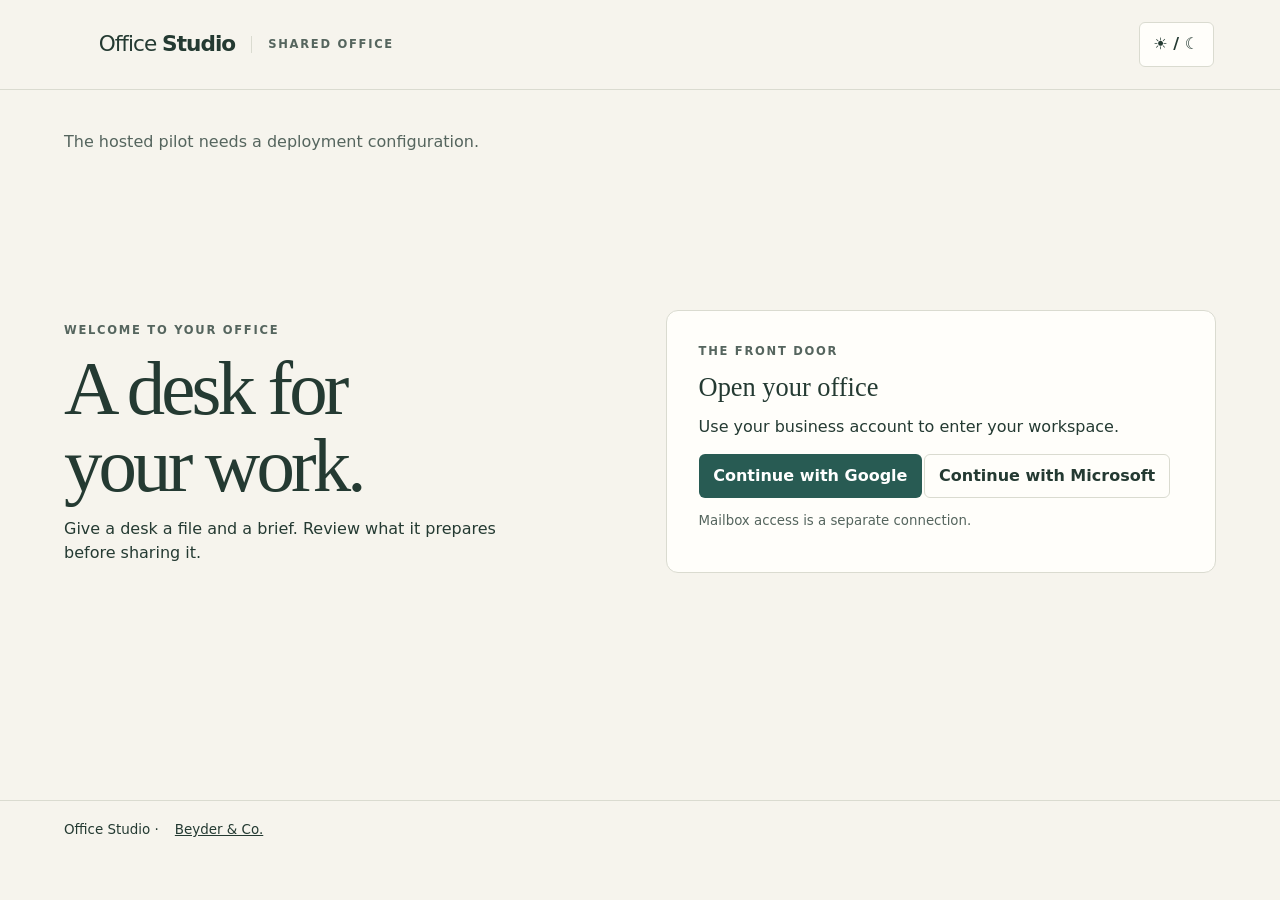
==== hosted/index.html @ 93b2397b "Give a desk a private file and review its draft in Office Studio" ====
<!doctype html>
<html lang="en"><head><meta charset="utf-8"><meta name="viewport" content="width=device-width,initial-scale=1">
<meta name="referrer" content="no-referrer"><meta name="color-scheme" content="light dark">
<meta name="theme-color" content="#f5f3ed"><title>Office Studio · Shared office</title>
<link rel="icon" href="./ampersand.svg"><script src="./appearance.js"></script><link rel="stylesheet" href="./style.css">
<script defer src="./config.js"></script><script defer src="./auth.js"></script>
<script defer src="./room-view.js"></script><script defer src="./app.js"></script></head>
<body><header><div class="brand"><a id="office-mark" aria-label="Office Studio" aria-disabled="true">&amp;</a> Office <strong>Studio</strong></div><span>SHARED OFFICE</span>
<button type="button" class="mode-switch quiet" data-appearance-toggle aria-label="Dark mode" role="switch" aria-checked="false">☀ / ☾</button>
<button id="logout" hidden>Sign out</button></header>
<main>
<p id="notice" role="status" aria-live="polite"></p>
<section id="login" class="entry"><div class="intro"><p class="eyebrow">WELCOME TO YOUR OFFICE</p><h1>A desk for<br>your work.</h1>
<p>Give a desk a file and a brief. Review what it prepares before sharing it.</p></div>
<article><p class="eyebrow">THE FRONT DOOR</p><h2>Open your office</h2><p>Use your business account to enter your workspace.</p>
<button data-login="google">Continue with Google</button><button data-login="azure" class="quiet">Continue with Microsoft</button>
<small>Mailbox access is a separate connection.</small></article></section>

<section id="signed" hidden>
<div class="toolbar"><label for="offices">Office</label><select id="offices"></select><button id="new" class="quiet">+ New office</button></div>
<form id="create"><p class="eyebrow">OFFICE SETUP</p><h2>Build your office</h2><label>Business name<input name="name" maxlength="100" required></label>
<label>Accent<input name="color" type="color" value="#285b53"></label><button>Create office</button></form>
<section id="workspace" hidden><p class="eyebrow">YOUR OFFICE SUITE</p><h1 class="workspace-title" id="title"></h1>
<iframe id="office-room" title="3D Office Suite" sandbox="allow-scripts" hidden></iframe>
<div class="columns"><div>
<form id="upload"><p class="eyebrow">01 / FILES</p><h2>Bring a file</h2><label>Choose a text file<input name="file" type="file" accept=".txt,text/plain" required></label>
<small>Plain UTF-8 text up to 64 KiB. Your office stores the original separately from drafts.</small><button>Save file to office</button></form>
<form id="draft"><p class="eyebrow">02 / ASSIGNMENT</p><h2>Give a desk a brief</h2><label>Source file<select name="file" required></select></label>
<label>Desk<select name="desk" required></select></label><label>Brief<textarea name="brief" rows="3" maxlength="2000" required placeholder="What would you like prepared?"></textarea></label>
<p id="destination"></p><label id="consent-label" class="inline" hidden><input type="checkbox" name="consent"> Send this file and brief to the displayed provider.</label>
<button>Prepare draft</button><button type="button" id="original" class="quiet">Download original</button>
<button type="button" id="remove" class="quiet">Delete selected file</button></form>
</div><div><article id="review" tabindex="-1"><div class="heading"><div><p class="eyebrow">03 / BOARDROOM</p><h2>Review the work</h2></div><button id="refresh" class="quiet">Refresh</button></div>
<div id="runs"></div></article>
<details id="connections"><summary>Connections &amp; desk settings</summary>
<p>Provider keys belong to this office. Choosing a live model can incur charges on your provider account.</p>
<form id="connect"><label>Provider<select name="provider"></select></label>
<label>Provider API key<input name="key" type="password" autocomplete="off" spellcheck="false" maxlength="512"></label>
<button>Save connection</button><button id="disconnect" type="button" class="quiet">Disconnect</button></form>
<p id="connection-status"></p><form id="route"><label>Desk<select name="desk"></select></label><label>Model<select name="model"></select></label><button>Save desk route</button></form></details></div></div>
</section></section></main>
<footer>Office Studio · <a href="https://www.beyderco.com/" rel="noreferrer" target="_blank">Beyder &amp; Co.</a></footer>
</body></html>
---- hosted/style.css ----
:root{color-scheme:light dark;--paper:#f6f4ed;--ink:#243a32;--panel:#fffefa;--line:#dadbd0;--muted:#55655e;--accent:#285b53;font:16px/1.5 system-ui,sans-serif;color:var(--ink);background:var(--paper)}
:root[data-appearance="light"]{color-scheme:light}
:root[data-appearance="dark"]{color-scheme:dark;--paper:#171f1c;--ink:#ecf4ed;--panel:#202c26;--line:#405246;--muted:#bccabf}
#office-mark{display:inline-block;width:1.8rem;height:2rem;vertical-align:middle;background:var(--accent);font-size:0;mask:url(./ampersand.svg) center/contain no-repeat}
#office-mark[data-waiting="true"]{background:#c01626}
:root[data-appearance="dark"] #office-mark:not([data-waiting="true"]){background:color-mix(in srgb,var(--accent) 66%,white)}
:root[data-appearance="dark"] #office-mark[data-waiting="true"]{background:#ff7278}
header .mode-switch{margin-left:auto;white-space:nowrap}
header #logout{margin-left:0}
*{box-sizing:border-box}[hidden]{display:none!important}body{margin:0}header,footer{display:flex;align-items:center;gap:1rem;padding:1.2rem max(5vw,calc((100vw - 1220px)/2));border-bottom:1px solid var(--line)}
header span,.eyebrow{font-size:.72rem;letter-spacing:.15em;font-weight:650;color:var(--muted)}header button{margin-left:auto}header span{border-left:1px solid var(--line);padding-left:1rem}
.brand{font-size:1.35rem;white-space:nowrap;letter-spacing:-.045em}.brand b{font:2rem/1 Georgia,serif;margin-right:.3rem}.brand strong{font-weight:650}
main{width:min(90vw,1220px);margin:2.5rem auto;min-height:70vh}.entry,.columns{display:grid;grid-template-columns:1fr 1fr;gap:clamp(1.2rem,4vw,5rem)}.entry{align-items:center;min-height:63vh}.intro{max-width:30rem}
h1,h2,h3,p{margin:0 0 .75rem}h1{font:clamp(3rem,6vw,5.7rem)/1 Georgia,serif;letter-spacing:-.05em}h2{font:1.65rem/1.16 Georgia,serif}h3{font-size:1.05rem}.workspace-title{font-size:clamp(2.4rem,5vw,4rem);margin-bottom:1.5rem}
article,form,details{background:var(--panel);border:1px solid var(--line);padding:clamp(1rem,2.5vw,2rem);border-radius:12px;margin-bottom:1rem}
details form{padding:.7rem 0;border:0}summary{cursor:pointer;font-weight:650}small{display:block;margin:.6rem 0;color:var(--muted)}
input,textarea,select,button{font:inherit}input:not([type=checkbox]),textarea,select{width:100%;background:var(--panel);color:var(--ink);border:1px solid var(--line);border-radius:5px;padding:.62rem}
label{display:block;font-weight:600;font-size:.88rem;margin:.75rem 0}label input,label select,label textarea{display:block;margin-top:.25rem}.inline input{display:inline}
button{cursor:pointer;border:1px solid transparent;color:white;background:#285b53;border-radius:6px;padding:.57rem .85rem;margin:.2rem .15rem .2rem 0;font-weight:600}
button.quiet,header button{border-color:var(--line);background:var(--panel);color:var(--ink)}button:disabled{opacity:.58;cursor:default}
:focus-visible{outline:3px solid #c59542;outline-offset:2px}.toolbar,.heading{display:flex;align-items:center;gap:.8rem}.toolbar{margin-bottom:1.2rem}.toolbar select{width:min(50vw,20rem)}.heading{justify-content:space-between}
#office-room{width:100%;height:clamp(380px,65vh,710px);border:1px solid var(--line);border-radius:12px;margin-bottom:1.5rem}
#notice{min-height:1.5rem;color:var(--muted)}.draft-card{border-top:1px solid var(--line);margin-top:1rem;padding-top:1rem}.draft-card pre{font:inherit;white-space:pre-wrap;overflow-wrap:anywhere}.draft-card p{font-size:.86rem;color:var(--muted)}footer{border-top:1px solid var(--line);border-bottom:0;font-size:.84rem}a{color:inherit}
@media(max-width:720px){.entry,.columns{grid-template-columns:1fr}.entry{gap:1rem}header span{display:none}.toolbar{flex-wrap:wrap}.toolbar select{flex:1}.heading{flex-wrap:wrap}}
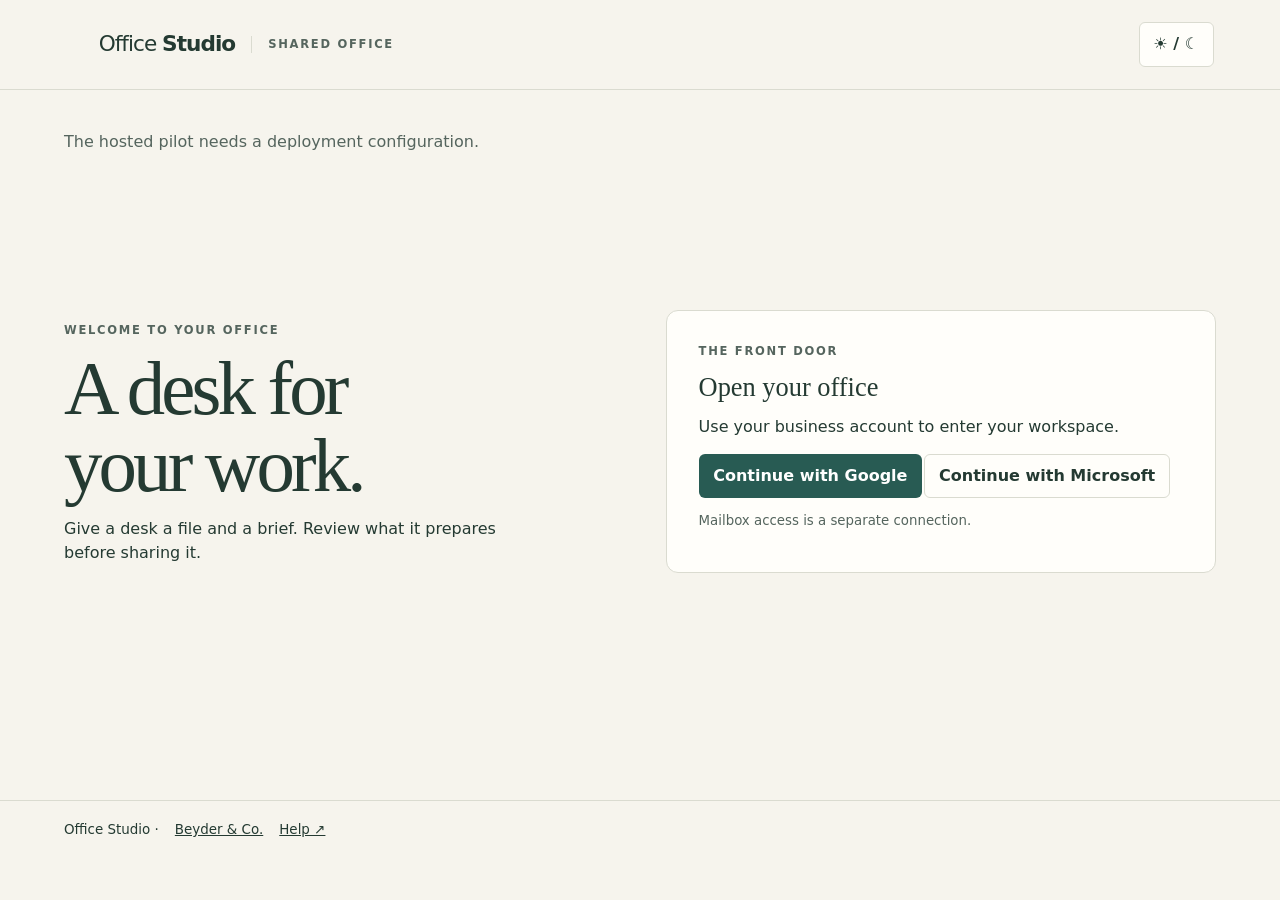
==== commit 98ec8bfd: "Open saved work and add desks from the signed-in room" ====
--- a/hosted/index.html
+++ b/hosted/index.html
@@ -22,6 +22,10 @@
 <label>Accent<input name="color" type="color" value="#285b53"></label><button>Create office</button></form>
 <section id="workspace" hidden><p class="eyebrow">YOUR OFFICE SUITE</p><h1 class="workspace-title" id="title"></h1>
 <iframe id="office-room" title="3D Office Suite" sandbox="allow-scripts" hidden></iframe>
+<details id="hosted-add-desk"><summary>Add a desk</summary>
+<form id="add-desk"><label>Desk name<input id="desk-name" name="name" maxlength="60" required placeholder="Scheduling"></label>
+<label>Specialty<input id="desk-specialty" name="specialty" maxlength="120" required placeholder="Appointment requests"></label>
+<small id="desk-cap"></small><button>Add desk to office</button></form></details>
 <div class="columns"><div>
 <form id="upload"><p class="eyebrow">01 / FILES</p><h2>Bring a file</h2><label>Choose a text file<input name="file" type="file" accept=".txt,text/plain" required></label>
 <small>Plain UTF-8 text up to 64 KiB. Your office stores the original separately from drafts.</small><button>Save file to office</button></form>
@@ -39,5 +43,6 @@
 <button>Save connection</button><button id="disconnect" type="button" class="quiet">Disconnect</button></form>
 <p id="connection-status"></p><form id="route"><label>Desk<select name="desk"></select></label><label>Model<select name="model"></select></label><button>Save desk route</button></form></details></div></div>
 </section></section></main>
-<footer>Office Studio · <a href="https://www.beyderco.com/" rel="noreferrer" target="_blank">Beyder &amp; Co.</a></footer>
+<footer>Office Studio · <a href="https://www.beyderco.com/" rel="noreferrer" target="_blank">Beyder &amp; Co.</a>
+<a id="hosted-help" href="https://manual.beyderco.com/" rel="noreferrer" target="_blank">Help ↗</a></footer>
 </body></html>
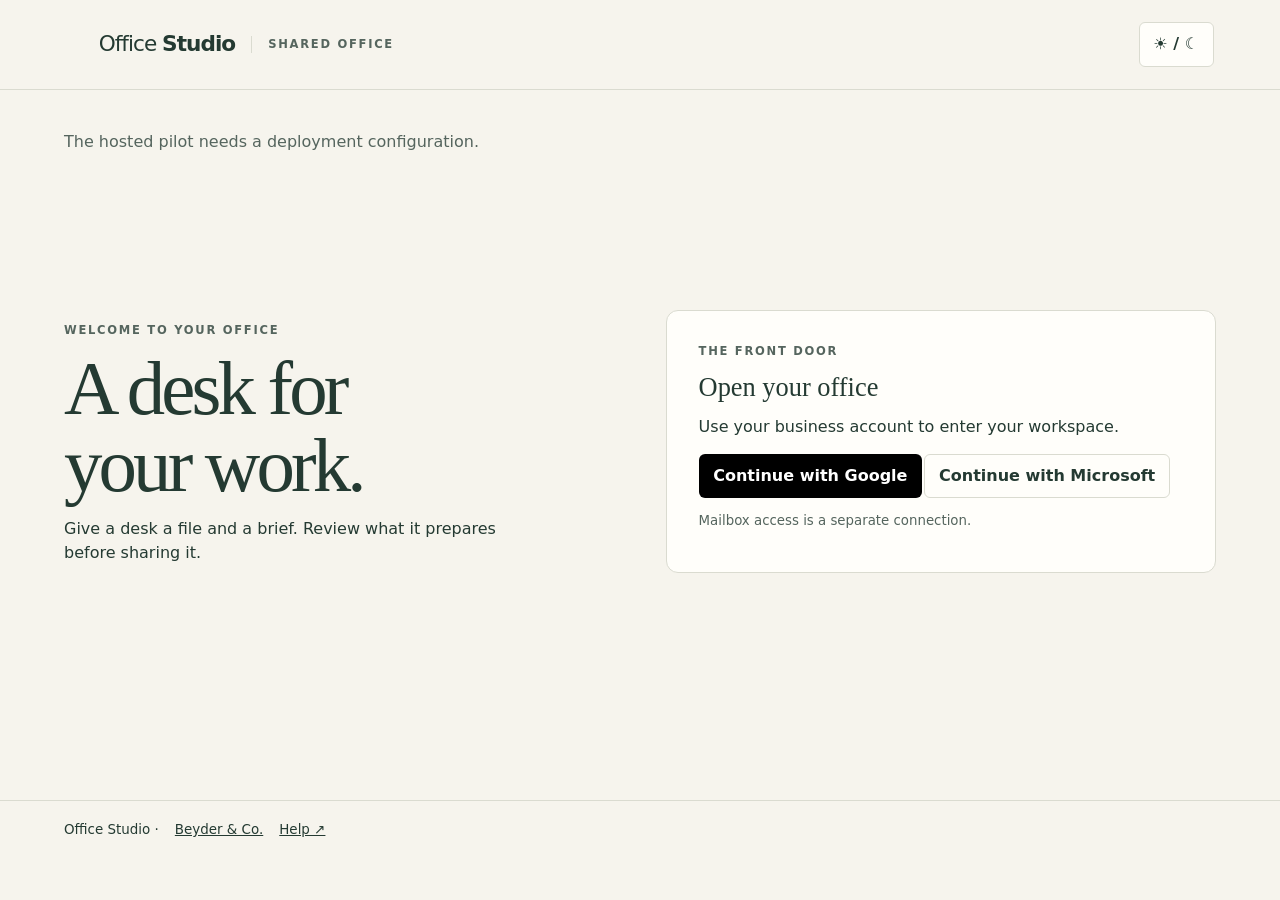
==== commit c642250f: "Use the chosen ampersand color without glow and make dark office menus readable" ====
--- a/hosted/index.html
+++ b/hosted/index.html
@@ -19,8 +19,9 @@
 <section id="signed" hidden>
 <div class="toolbar"><label for="offices">Office</label><select id="offices"></select><button id="new" class="quiet">+ New office</button></div>
 <form id="create"><p class="eyebrow">OFFICE SETUP</p><h2>Build your office</h2><label>Business name<input name="name" maxlength="100" required></label>
-<label>Accent<input name="color" type="color" value="#285b53"></label><button>Create office</button></form>
+<label>Accent<input name="color" type="color" value="#000000"></label><button>Create office</button></form>
 <section id="workspace" hidden><p class="eyebrow">YOUR OFFICE SUITE</p><h1 class="workspace-title" id="title"></h1>
+<p id="room-loading" role="status" hidden>Opening your 3D room… Your files and drafts are available below.</p>
 <iframe id="office-room" title="3D Office Suite" sandbox="allow-scripts" hidden></iframe>
 <details id="hosted-add-desk"><summary>Add a desk</summary>
 <form id="add-desk"><label>Desk name<input id="desk-name" name="name" maxlength="60" required placeholder="Scheduling"></label>
--- a/hosted/style.css
+++ b/hosted/style.css
@@ -1,9 +1,10 @@
-:root{color-scheme:light dark;--paper:#f6f4ed;--ink:#243a32;--panel:#fffefa;--line:#dadbd0;--muted:#55655e;--accent:#285b53;font:16px/1.5 system-ui,sans-serif;color:var(--ink);background:var(--paper)}
+:root{color-scheme:light dark;--paper:#f6f4ed;--ink:#243a32;--panel:#fffefa;--line:#dadbd0;--muted:#55655e;--accent:#000000;font:16px/1.5 system-ui,sans-serif;color:var(--ink);background:var(--paper)}
 :root[data-appearance="light"]{color-scheme:light}
-:root[data-appearance="dark"]{color-scheme:dark;--paper:#171f1c;--ink:#ecf4ed;--panel:#202c26;--line:#405246;--muted:#bccabf}
+:root[data-appearance="light"] .brand{color:#000}
+:root[data-appearance="dark"]{color-scheme:dark;--paper:#3c3c3c;--ink:#f1f1f1;--panel:#303030;--line:#5b5b5b;--muted:#c4c4c4}
 #office-mark{display:inline-block;width:1.8rem;height:2rem;vertical-align:middle;background:var(--accent);font-size:0;mask:url(./ampersand.svg) center/contain no-repeat}
 #office-mark[data-waiting="true"]{background:#c01626}
-:root[data-appearance="dark"] #office-mark:not([data-waiting="true"]){background:color-mix(in srgb,var(--accent) 66%,white)}
+:root[data-appearance="dark"] select option{background:var(--panel);color:var(--ink)}
 :root[data-appearance="dark"] #office-mark[data-waiting="true"]{background:#ff7278}
 header .mode-switch{margin-left:auto;white-space:nowrap}
 header #logout{margin-left:0}
@@ -16,7 +17,7 @@
 details form{padding:.7rem 0;border:0}summary{cursor:pointer;font-weight:650}small{display:block;margin:.6rem 0;color:var(--muted)}
 input,textarea,select,button{font:inherit}input:not([type=checkbox]),textarea,select{width:100%;background:var(--panel);color:var(--ink);border:1px solid var(--line);border-radius:5px;padding:.62rem}
 label{display:block;font-weight:600;font-size:.88rem;margin:.75rem 0}label input,label select,label textarea{display:block;margin-top:.25rem}.inline input{display:inline}
-button{cursor:pointer;border:1px solid transparent;color:white;background:#285b53;border-radius:6px;padding:.57rem .85rem;margin:.2rem .15rem .2rem 0;font-weight:600}
+button{cursor:pointer;border:1px solid transparent;color:white;background:#000000;border-radius:6px;padding:.57rem .85rem;margin:.2rem .15rem .2rem 0;font-weight:600}
 button.quiet,header button{border-color:var(--line);background:var(--panel);color:var(--ink)}button:disabled{opacity:.58;cursor:default}
 :focus-visible{outline:3px solid #c59542;outline-offset:2px}.toolbar,.heading{display:flex;align-items:center;gap:.8rem}.toolbar{margin-bottom:1.2rem}.toolbar select{width:min(50vw,20rem)}.heading{justify-content:space-between}
 #office-room{width:100%;height:clamp(380px,65vh,710px);border:1px solid var(--line);border-radius:12px;margin-bottom:1.5rem}
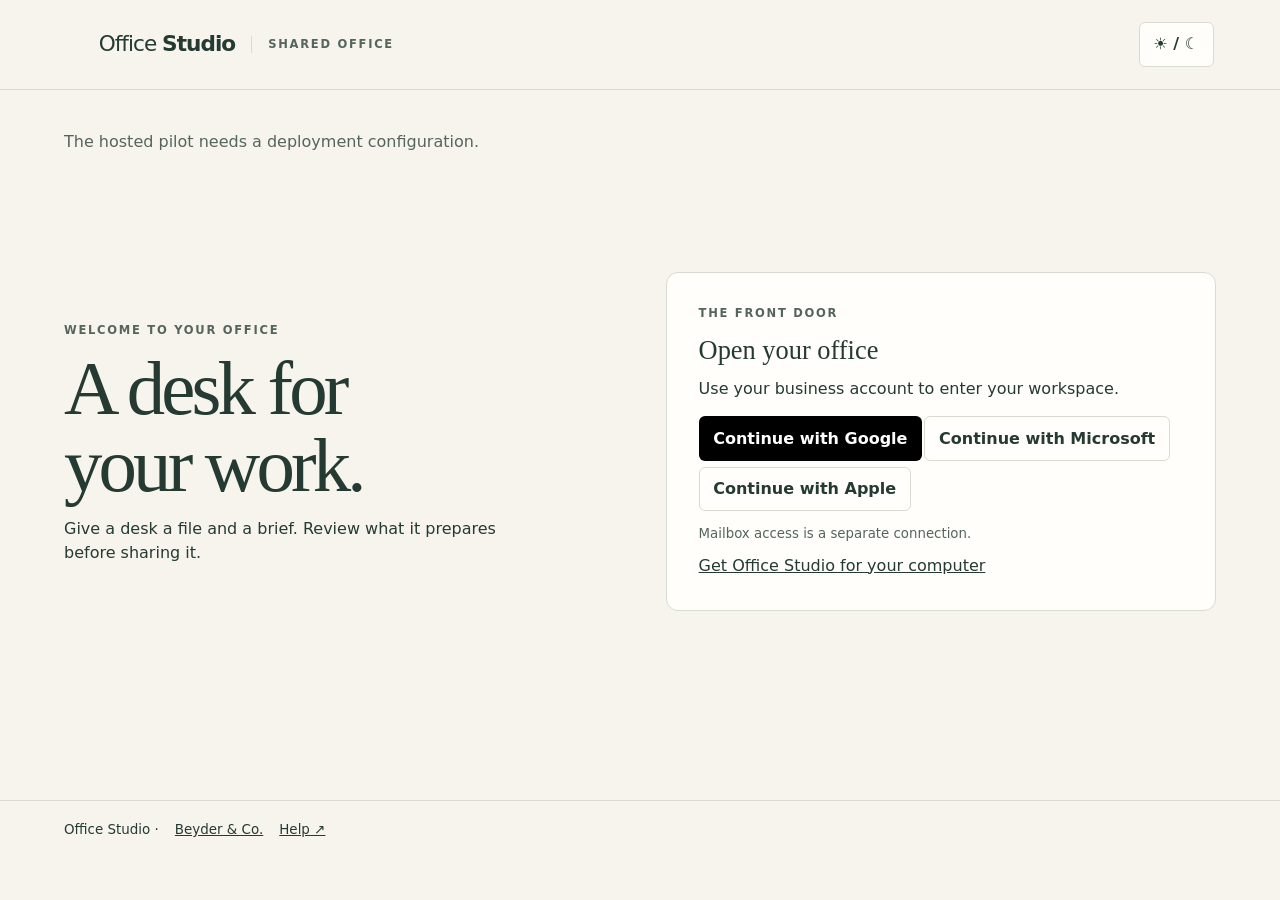
==== commit 5f5481f2: "Add Windows online launch, platform downloads, and hosted sign-in options" ====
--- a/hosted/index.html
+++ b/hosted/index.html
@@ -14,7 +14,10 @@
 <p>Give a desk a file and a brief. Review what it prepares before sharing it.</p></div>
 <article><p class="eyebrow">THE FRONT DOOR</p><h2>Open your office</h2><p>Use your business account to enter your workspace.</p>
 <button data-login="google">Continue with Google</button><button data-login="azure" class="quiet">Continue with Microsoft</button>
-<small>Mailbox access is a separate connection.</small></article></section>
+<button data-login="apple" class="quiet">Continue with Apple</button>
+<button data-login="custom:chatgpt" data-oai-siwc-button class="quiet" hidden>Continue with ChatGPT</button>
+<small>Mailbox access is a separate connection.</small>
+<a href="get.html">Get Office Studio for your computer</a></article></section>
 
 <section id="signed" hidden>
 <div class="toolbar"><label for="offices">Office</label><select id="offices"></select><button id="new" class="quiet">+ New office</button></div>
